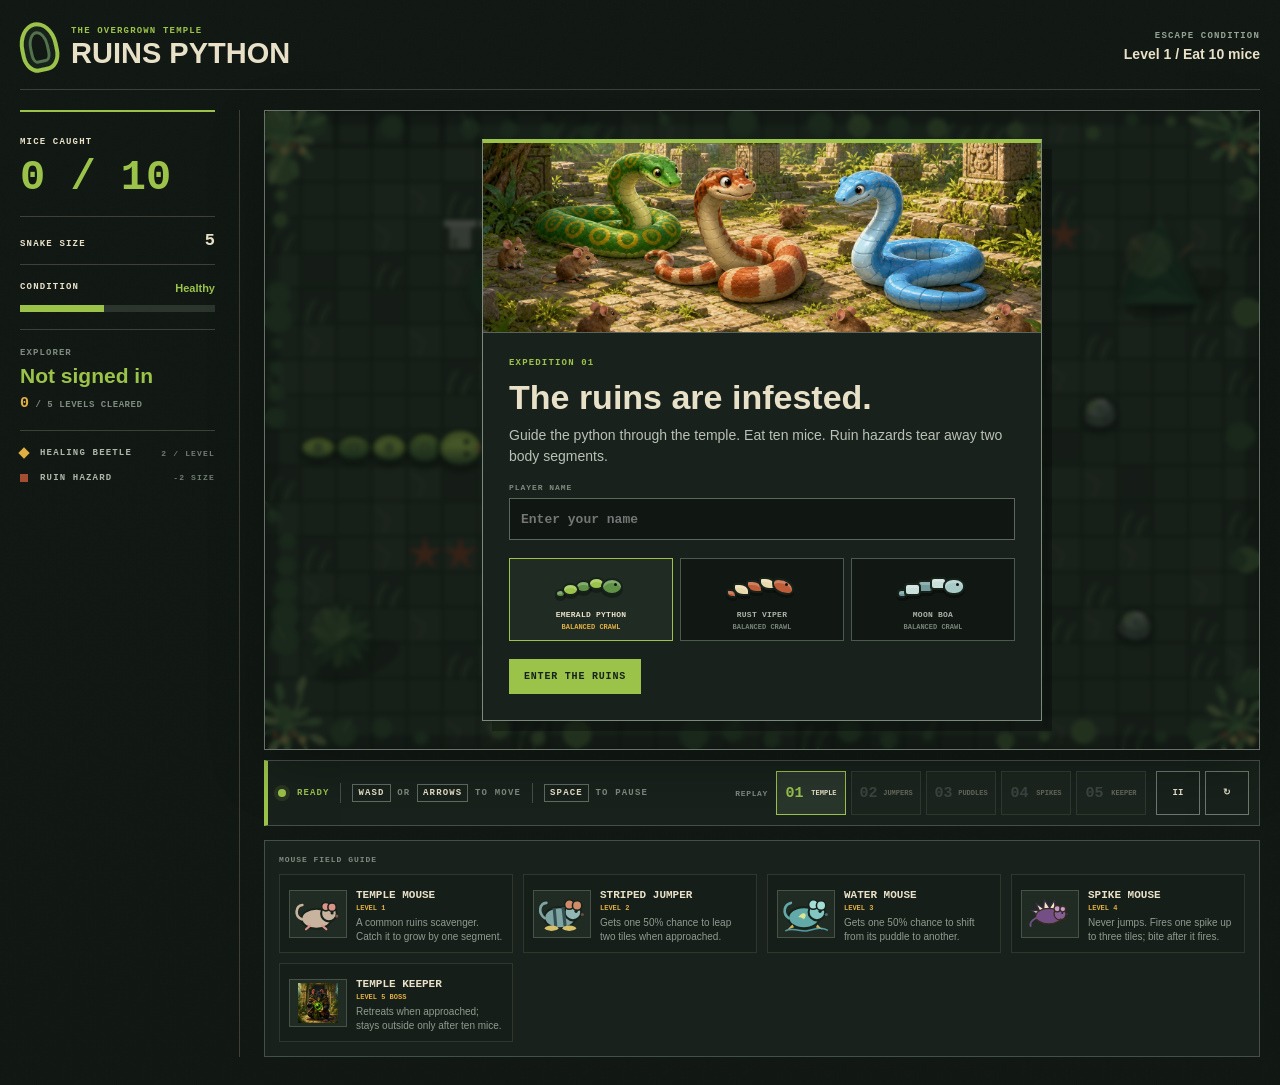
==== Web animations/Animation 1 - game copy and learn/index.html @ c8d3c6b1 "Add files via upload" ====
<!doctype html>
<html lang="en">
<head>
  <meta charset="UTF-8">
  <meta name="viewport" content="width=device-width, initial-scale=1">
  <meta name="theme-color" content="#17221b">
  <title>Ruins Python</title>
  <link rel="stylesheet" href="styles.css">
</head>
<body>
  <main class="game-shell">
    <header class="topbar">
      <div class="brand">
        <span class="brand-mark" aria-hidden="true"></span>
        <div><p>THE OVERGROWN TEMPLE</p><h1>RUINS PYTHON</h1></div>
      </div>
      <div class="goal"><span>ESCAPE CONDITION</span><strong id="goal-text">Level 1 / Eat 10 mice</strong></div>
    </header>

    <section class="game-grid">
      <aside class="hud" aria-label="Game status">
        <div class="stat main-stat"><span>Mice caught</span><strong><b id="score">0</b> / <i id="mouse-goal">10</i></strong></div>
        <div class="stat"><span>Snake size</span><strong id="length">5</strong></div>
        <div class="health-block">
          <div><span>Condition</span><strong id="condition">Healthy</strong></div>
          <div class="health-track" aria-hidden="true"><i id="health-bar"></i></div>
        </div>
        <div class="player-block"><span>Explorer</span><strong id="player-display">Not signed in</strong><small><b id="levels-cleared">0</b> / 5 levels cleared</small></div>
        <div class="legend">
          <p><i class="relic-dot"></i> Healing beetle <span>2 / level</span></p>
          <p><i class="hazard-dot"></i> Ruin hazard <span>-2 size</span></p>
        </div>
      </aside>

      <div class="play-column">
        <div id="canvas-frame" class="canvas-frame">
          <canvas id="game-canvas" width="980" height="630" aria-label="Ruins Python snake game"></canvas>
          <button id="next-level-button" class="map-next-button" type="button" hidden>Go to level 2 <span aria-hidden="true">&#8594;</span></button>
          <div id="overlay" class="overlay">
            <div class="overlay-panel">
              <div id="intro-art" class="intro-art"><img id="intro-image" src="assets/intro-cover-v2.png" alt="Three friendly snakes and visible mice in the overgrown ruins"></div>
              <div id="completion-art" class="completion-art" hidden><img id="completion-image" src="assets/level-complete-cover.png" alt="Happy snake smiling in the reclaimed ruins with a mouse tail at its mouth"></div>
              <span id="overlay-label">EXPEDITION 01</span>
              <h2 id="overlay-title">The ruins are hungry.</h2>
              <p id="overlay-copy">Guide the python through the temple. Eat ten mice. Ruin hazards tear away two body segments.</p>
              <section id="boss-lore" class="boss-lore" hidden aria-label="Temple keeper lore">
                <img src="assets/boss-lore.png" alt="The dark temple keeper conjuring a black-green venom orb">
                <div><span>Keeper dossier</span><strong>The Blightwarden</strong><p>It guards the root shrine and studies every route through the garden.</p></div>
                <ul><li><b>Ambush</b> Retreats when the snake approaches.</li><li><b>Venom</b> Fires steady aimed black-green orbs.</li><li><b>Weakness</b> Collect the water fruit before the final bite.</li></ul>
              </section>
              <label id="player-entry" class="player-entry"><span>Player name</span><input id="player-name" type="text" maxlength="18" autocomplete="nickname" placeholder="Enter your name" required><small id="name-error">A name is required to enter the ruins.</small></label>
              <div id="snake-choices" class="snake-choices" aria-label="Choose a snake">
                <button class="snake-choice is-selected" type="button" data-skin="python"><i class="mini-snake skin-python"><b></b><b></b><b></b><b></b><b class="head"></b></i><span>Emerald python</span><small>Balanced crawl</small></button>
                <button class="snake-choice" type="button" data-skin="viper"><i class="mini-snake skin-viper"><b></b><b></b><b></b><b></b><b class="head"></b></i><span>Rust viper</span><small>Balanced crawl</small></button>
                <button class="snake-choice" type="button" data-skin="boa"><i class="mini-snake skin-boa"><b></b><b></b><b></b><b></b><b class="head"></b></i><span>Moon boa</span><small>Balanced crawl</small></button>
              </div>
              <button id="start-button" type="button">Enter the ruins <span aria-hidden="true">&#8594;</span></button>
            </div>
          </div>
        </div>

        <div class="game-footer">
          <div class="control-strip"><span class="run-light"></span><strong id="run-state">READY</strong><i></i><p><kbd>WASD</kbd> <b>or</b> <kbd>ARROWS</kbd> <b>to move</b></p><i></i><p><kbd>SPACE</kbd> <b>to pause</b></p></div>
          <div class="dpad" aria-label="Touch controls">
            <button data-direction="up" aria-label="Move up">&#8593;</button>
            <button data-direction="left" aria-label="Move left">&#8592;</button>
            <button data-direction="down" aria-label="Move down">&#8595;</button>
            <button data-direction="right" aria-label="Move right">&#8594;</button>
          </div>
          <div class="footer-tools">
            <div class="level-replay"><span>Replay</span><button class="level-tile is-current" type="button" data-replay-level="1"><b>01</b><small>Temple</small></button><button class="level-tile" type="button" data-replay-level="2" disabled><b>02</b><small>Jumpers</small></button><button class="level-tile" type="button" data-replay-level="3" disabled><b>03</b><small>Puddles</small></button><button class="level-tile" type="button" data-replay-level="4" disabled><b>04</b><small>Spikes</small></button><button class="level-tile" type="button" data-replay-level="5" disabled><b>05</b><small>Keeper</small></button></div>
            <div class="actions"><button id="pause-button" class="icon-button" type="button" aria-label="Pause game" title="Pause">II</button><button id="reset-button" class="icon-button" type="button" aria-label="Restart game" title="Restart">&#8635;</button></div>
          </div>
        </div>
        <section class="mouse-guide field-guide-band" aria-label="Mouse field guide">
          <span class="guide-title">Mouse field guide</span>
          <article><img src="assets/temple-mouse.svg" alt="Brown temple mouse"><div><strong>Temple mouse</strong><small>Level 1</small><p>A common ruins scavenger. Catch it to grow by one segment.</p></div></article>
          <article><img src="assets/jumper-mouse.svg" alt="Blue striped jumping mouse"><div><strong>Striped jumper</strong><small>Level 2</small><p>Gets one 50% chance to leap two tiles when approached.</p></div></article>
          <article><img src="assets/water-mouse.svg" alt="Aqua water mouse"><div><strong>Water mouse</strong><small>Level 3</small><p>Gets one 50% chance to shift from its puddle to another.</p></div></article>
          <article><img src="assets/spike-mouse.svg" alt="Violet spike mouse with pale defensive spikes"><div><strong>Spike mouse</strong><small>Level 4</small><p>Never jumps. Fires one spike up to three tiles; bite after it fires.</p></div></article>
          <article><img src="assets/boss-lore.png" alt="Illustrated temple keeper mouse"><div><strong>Temple keeper</strong><small>Level 5 boss</small><p>Retreats when approached; stays outside only after ten mice.</p></div></article>
        </section>
      </div>
    </section>
  </main>
  <script src="game.js"></script>
</body>
</html>
---- Web animations/Animation 1 - game copy and learn/styles.css ----
*{box-sizing:border-box}
:root{--ink:#17221b;--cream:#e8e1c8;--moss:#52714c;--acid:#9bc34a;--stone:#899084;--gold:#e0af43;--rust:#a34d32;--line:rgba(232,225,200,.2)}
html,body{margin:0;min-height:100%}
body{background:#111813;color:var(--cream);font-family:Arial,Helvetica,sans-serif;background-image:linear-gradient(rgba(17,24,19,.9),rgba(17,24,19,.96)),url("data:image/svg+xml,%3Csvg xmlns='http://www.w3.org/2000/svg' width='80' height='80'%3E%3Cfilter id='n'%3E%3CfeTurbulence baseFrequency='.7' numOctaves='3'/%3E%3C/filter%3E%3Crect width='100%25' height='100%25' filter='url(%23n)' opacity='.18'/%3E%3C/svg%3E")}
button{font:inherit}.game-shell{width:min(1440px,calc(100% - 40px));margin:auto;padding:22px 0 28px}.topbar{display:flex;align-items:center;justify-content:space-between;border-bottom:1px solid var(--line);padding-bottom:17px;margin-bottom:20px}.brand{display:flex;align-items:center;gap:13px}.brand-mark{display:block;width:38px;height:50px;border:4px solid var(--acid);border-radius:60% 60% 45% 45%;transform:rotate(-12deg);box-shadow:inset 0 0 0 5px var(--ink),inset 0 0 0 8px var(--moss)}.brand p,.goal span,.stat span,.health-block span,.legend,.game-footer,.overlay-panel>span{font:700 9px/1.2 "Courier New",monospace;letter-spacing:.13em;text-transform:uppercase}.brand p{color:var(--acid);margin:0 0 3px}.brand h1{font-size:29px;line-height:1;margin:0;letter-spacing:0}.goal{text-align:right}.goal span{display:block;color:#96a294;margin-bottom:4px}.goal strong{font-size:14px}
.game-grid{display:grid;grid-template-columns:220px minmax(0,1fr);gap:24px}.hud{border-right:1px solid var(--line);padding-right:24px}.stat{display:flex;justify-content:space-between;align-items:end;padding:14px 0;border-bottom:1px solid var(--line)}.stat strong{font:700 17px "Courier New",monospace}.main-stat{display:block;border-top:2px solid var(--acid);padding-top:18px}.main-stat strong{display:block;color:var(--acid);font-size:42px;margin-top:6px}.main-stat b{font:inherit}.health-block{padding:17px 0;border-bottom:1px solid var(--line)}.health-block>div:first-child{display:flex;justify-content:space-between}.health-block strong{font-size:11px;color:var(--acid)}.health-track{height:7px;background:#2b342d;margin-top:11px}.health-track i{display:block;width:100%;height:100%;background:var(--acid);transition:width .2s,background .2s}.player-block{padding:14px 0;border-bottom:1px solid var(--line)}.player-block>span,.player-entry>span{display:block;color:#7f8a80;font:700 8px "Courier New",monospace;text-transform:uppercase;letter-spacing:.12em}.player-block strong{display:block;margin:5px 0 3px;font-size:13px;color:var(--cream);overflow:hidden;text-overflow:ellipsis}.player-block small{font:700 8px "Courier New",monospace;color:#7f8a80;text-transform:uppercase}.player-block small b{color:var(--gold)}.legend{margin-top:15px;color:#adb6aa}.legend p{display:grid;grid-template-columns:12px 1fr auto;align-items:center;gap:8px;padding:7px 0;margin:0}.legend p span{color:#707b72;font-size:8px}.legend i{display:block;width:8px;height:8px}.mouse-dot{background:#c6b5a4;border-radius:50%}.relic-dot{background:var(--gold);transform:rotate(45deg)}.hazard-dot{background:var(--rust)}.actions{display:flex;gap:8px;margin-top:18px}.icon-button{width:42px;height:42px;border:1px solid #6d786e;background:transparent;color:var(--cream);font-weight:700;cursor:pointer}.icon-button:hover{border-color:var(--acid);color:var(--acid)}
.play-column{min-width:0}.canvas-frame{position:relative;aspect-ratio:14/9;border:1px solid #69736b;background:#252f28;box-shadow:0 18px 50px rgba(0,0,0,.25);overflow:hidden}canvas{display:block;width:100%;height:100%;touch-action:none}.overlay{position:absolute;inset:0;display:grid;place-items:center;background:rgba(10,16,12,.65);backdrop-filter:blur(2px)}.overlay[hidden]{display:none}.overlay-panel{width:min(500px,calc(100% - 32px));background:#18211b;border:1px solid #7e897e;border-top:4px solid var(--acid);padding:26px;box-shadow:10px 10px 0 rgba(0,0,0,.3)}.overlay-panel>span{color:var(--acid)}.overlay-panel h2{font-size:34px;line-height:1;margin:11px 0}.overlay-panel p{font-size:14px;line-height:1.5;color:#b9c0b7;margin:0}.overlay-panel>button{margin-top:18px;background:var(--acid);color:var(--ink);border:0;padding:12px 15px;text-transform:uppercase;font:700 10px "Courier New",monospace;letter-spacing:.08em;cursor:pointer}.overlay-panel>button:hover{background:var(--cream)}.overlay-panel>button span{margin-left:13px;font-size:16px}.snake-choices{display:grid;grid-template-columns:repeat(3,1fr);gap:7px;margin-top:18px}.snake-choices[hidden]{display:none}.snake-choice{min-width:0;border:1px solid #4c594e;background:#111813;color:#aab4aa;padding:10px 6px 9px;cursor:pointer}.snake-choice:hover,.snake-choice.is-selected{border-color:var(--acid);color:var(--cream);background:#202b23}.snake-choice>span{display:block;margin:0;font:700 8px/1.2 "Courier New",monospace;text-transform:uppercase;letter-spacing:.03em}.mini-snake{display:flex;align-items:center;justify-content:center;width:100%;height:34px;margin:0 auto 7px}.mini-snake b{display:block;width:17px;height:13px;margin-left:-4px;border:2px solid #17221b;border-radius:50%;box-shadow:inset 0 3px rgba(255,255,255,.22),0 3px 0 rgba(0,0,0,.3)}.mini-snake b:nth-child(1){width:11px;height:9px;transform:translateY(7px)}.mini-snake b:nth-child(2){transform:translateY(3px)}.mini-snake b:nth-child(4){transform:translateY(-3px)}.mini-snake b.head{width:22px;height:17px;position:relative}.mini-snake b.head:after{content:"";position:absolute;right:4px;top:3px;width:3px;height:3px;background:#111;border-radius:50%}.skin-python b{background:#609246}.skin-python b:nth-child(even){background:#9bc34a}.skin-viper b{background:#bd5c36;border-radius:20% 60%}.skin-viper b:nth-child(even){background:#ead9ad}.skin-viper b.head{border-radius:30% 70%}.skin-boa b{background:#729a9b;border-radius:4px}.skin-boa b:nth-child(even){background:#c9dfda}.skin-boa b.head{background:#a9cbc7;border-radius:45%}
.game-footer{display:flex;align-items:center;justify-content:space-between;margin-top:10px;min-height:48px;border:1px solid #445047;border-left:4px solid var(--acid);background:#18211b;color:#8e998f;padding:7px 10px}.control-strip{display:flex;align-items:center;gap:11px}.control-strip>strong{font:700 9px "Courier New",monospace;color:var(--acid);letter-spacing:.12em}.control-strip>i{width:1px;height:20px;background:#445047}.control-strip p{margin:0}.control-strip p b{font:inherit;color:#7e8a80}.run-light{width:8px;height:8px;border-radius:50%;background:var(--acid);box-shadow:0 0 0 4px rgba(155,195,74,.12)}html[data-game-state=paused] .run-light{background:var(--gold)}html[data-game-state=failed] .run-light{background:var(--rust)}kbd{font:inherit;color:var(--cream);border:1px solid #5f6b61;padding:3px 5px}.dpad{display:none;grid-template-columns:repeat(3,38px);grid-template-rows:repeat(2,38px);gap:4px}.dpad button{border:1px solid #68746a;background:#202a23;color:var(--cream);font-size:19px}.dpad button[data-direction=up]{grid-column:2}.dpad button[data-direction=left]{grid-column:1;grid-row:2}.dpad button[data-direction=down]{grid-column:2;grid-row:2}.dpad button[data-direction=right]{grid-column:3;grid-row:2}
.player-entry{display:block;margin-top:16px}.player-entry[hidden]{display:none}.player-entry input{display:block;width:100%;height:42px;margin-top:6px;border:1px solid #5b675d;background:#101712;color:var(--cream);padding:0 11px;font:700 13px "Courier New",monospace;outline:none}.player-entry input:focus{border-color:var(--acid)}.player-entry input[aria-invalid=true]{border-color:var(--rust)}.player-entry small{display:none;color:#d87a5b;font:700 8px "Courier New",monospace;margin-top:5px}.player-entry.has-error small{display:block}.intro-art{height:190px;margin:-26px -26px 18px;overflow:hidden;border-bottom:1px solid #59655b;background:#0d120e}.intro-art[hidden]{display:none}.intro-art img{display:block;width:100%;height:100%;object-fit:cover;object-position:center 58%}.overlay-panel.has-intro{width:min(560px,calc(100% - 28px));max-height:calc(100% - 24px);overflow:auto}.completion-art{width:100%;aspect-ratio:3/2;margin:-26px 0 18px;overflow:hidden;border-bottom:1px solid #7e897e;background:#0d120e}.completion-art[hidden]{display:none}.completion-art img{display:block;width:100%;height:100%;object-fit:contain;object-position:center;animation:none!important;transform:none!important}.overlay-panel.has-art{width:min(600px,calc(100% - 28px));max-height:calc(100% - 24px);overflow:auto;padding-left:0;padding-right:0;border-top:1px solid #7e897e}.overlay-panel.has-art>span,.overlay-panel.has-art>h2,.overlay-panel.has-art>p{display:block;margin-left:26px;margin-right:26px}.overlay-panel.has-art>span{color:var(--cream)}.overlay-panel.has-art>button{margin-left:26px;margin-bottom:24px}.map-next-button{position:absolute;z-index:70;top:13px;right:13px;border:2px solid var(--ink);background:var(--gold);color:var(--ink);box-shadow:5px 5px 0 rgba(10,15,11,.75);padding:13px 16px;text-transform:uppercase;font:700 10px "Courier New",monospace;letter-spacing:.07em;cursor:pointer}.map-next-button[hidden]{display:none}.map-next-button:hover{background:var(--cream);transform:translateY(-2px)}.map-next-button span{font-size:17px;margin-left:10px}
.boss-lore{display:grid;grid-template-columns:120px 1fr;gap:12px;margin-top:14px;padding:10px;border:1px solid #53634f;background:#101812}.boss-lore[hidden]{display:none}.boss-lore img{grid-row:1/3;width:120px;height:98px;object-fit:cover;border:1px solid #71805b}.boss-lore span{display:block;color:#8fb65b;font:700 7px "Courier New",monospace;text-transform:uppercase}.boss-lore strong{display:block;margin:4px 0;color:#e8e1c8;font-size:15px}.boss-lore p{font-size:10px;line-height:1.35}.boss-lore ul{grid-column:2;display:grid;grid-template-columns:repeat(3,1fr);gap:5px;margin:0;padding:0;list-style:none}.boss-lore li{border-top:1px solid #435142;padding-top:5px;color:#8f9b90;font-size:8px;line-height:1.3}.boss-lore li b{display:block;color:#b6d36d;font:700 7px "Courier New",monospace;text-transform:uppercase}
@media(max-width:780px){.game-shell{width:calc(100% - 22px);padding-top:13px}.goal{display:none}.game-grid{display:block}.hud{display:grid;grid-template-columns:1.1fr 1fr 1.2fr 1.4fr auto;gap:12px;border:0;padding:0 0 13px}.stat,.main-stat,.health-block,.player-block{border:0;padding:8px 0}.main-stat strong{font-size:25px;margin-top:3px}.stat{display:block}.stat strong{display:block;margin-top:6px}.health-block>div:first-child{display:block}.health-block strong{display:block;margin-top:6px}.legend{display:none}.actions{margin:0;align-self:center}.icon-button{width:38px;height:38px}.control-strip p{display:none}.control-strip>i{display:none}.dpad{display:grid}.completion-art{margin-top:-26px}}
@media(max-width:500px){.brand h1{font-size:23px}.brand-mark{width:31px;height:42px}.hud{grid-template-columns:1fr 1fr 1.2fr}.actions{grid-column:1/-1;position:absolute;right:12px;top:12px}.game-footer{align-items:end}.game-footer p{max-width:120px;line-height:1.8}.game-footer p span{display:none}}
@media(prefers-reduced-motion:reduce){*{transition:none!important}}

.player-block{padding:18px 0}.player-block>span{font-size:9px}.player-block strong{margin:7px 0 6px;font-size:21px;line-height:1.05;color:var(--acid)}.player-block small{font-size:9px;letter-spacing:.06em}.player-block small b{font-size:15px;color:var(--gold)}
.mouse-guide{padding:16px 0 12px;border-bottom:1px solid var(--line)}.guide-title{display:block;margin-bottom:10px;color:#7f8a80;font:700 8px "Courier New",monospace;text-transform:uppercase;letter-spacing:.12em}.mouse-guide article{display:grid;grid-template-columns:47px 1fr;gap:9px;align-items:center;padding:8px 0;border-top:1px solid rgba(232,225,200,.1)}.mouse-guide img{width:47px;height:38px;object-fit:contain;background:#202b24;border:1px solid #465248;padding:3px}.mouse-guide strong{font:700 10px "Courier New",monospace;color:var(--cream);text-transform:uppercase}.mouse-guide small{display:block;color:var(--gold);font:700 7px "Courier New",monospace;text-transform:uppercase;margin-top:2px}.mouse-guide p{margin:4px 0 0;color:#8f9a90;font:400 9px/1.35 Arial,sans-serif}.legend{margin-top:10px}
.game-footer{gap:14px;min-height:66px}.footer-tools{display:flex;align-items:center;gap:10px;margin-left:auto}.level-replay{display:flex;align-items:center;gap:5px}.level-replay>span{margin-right:3px;color:#7f8b81;font:700 8px "Courier New",monospace;text-transform:uppercase;letter-spacing:.08em}.level-tile{display:grid;grid-template-columns:auto auto;align-items:center;gap:5px;height:44px;min-width:70px;border:1px solid #566259;background:#202a23;color:var(--cream);padding:5px 7px;cursor:pointer}.level-tile b{font:700 15px "Courier New",monospace;color:var(--acid)}.level-tile small{font:700 7px "Courier New",monospace;text-transform:uppercase}.level-tile:hover,.level-tile.is-current{border-color:var(--acid);background:#29362c}.level-tile:disabled{cursor:not-allowed;opacity:.35}.level-tile:disabled b{color:#778078}.footer-tools .actions{position:static;inset:auto;display:flex;grid-column:auto;gap:5px;margin:0}.footer-tools .icon-button{width:44px;height:44px}
@media(max-width:980px){.game-footer{align-items:center;flex-wrap:wrap}.control-strip{flex:1}.footer-tools{width:100%;margin-left:0;justify-content:space-between;border-top:1px solid #39443c;padding-top:7px}.dpad{margin-left:auto}}
@media(max-width:780px){.mouse-guide{grid-column:1/-1;display:grid;grid-template-columns:1fr 1fr;gap:8px;padding:8px 0}.guide-title{grid-column:1/-1;margin:0}.mouse-guide article{padding:5px;border:1px solid rgba(232,225,200,.12)}.player-block strong{font-size:16px}.level-replay>span{display:none}}
@media(max-width:500px){.level-tile{min-width:58px}.level-tile small{display:none}.footer-tools{gap:5px}.mouse-guide article{grid-template-columns:40px 1fr}.mouse-guide img{width:40px}.mouse-guide p{font-size:8px}}
.main-stat strong i{font:inherit;font-style:normal}.snake-choice>small{display:block;margin-top:3px;color:#768178;font:700 7px "Courier New",monospace;text-transform:uppercase}.snake-choice.is-selected>small{color:var(--gold)}
.field-guide-band{display:grid;grid-template-columns:repeat(auto-fit,minmax(190px,1fr));gap:10px;margin-top:14px;padding:14px;border:1px solid #445047;background:#18211b}.field-guide-band .guide-title{grid-column:1/-1;margin:0}.field-guide-band article{grid-template-columns:58px 1fr;margin:0;padding:9px;border:1px solid rgba(232,225,200,.12);background:#151e18}.field-guide-band img{width:58px;height:48px}.field-guide-band p{font-size:10px}.field-guide-band strong{font-size:11px}
@media(max-width:780px){html,body{overflow-x:hidden;scrollbar-width:none}body::-webkit-scrollbar,.overlay::-webkit-scrollbar,.overlay-panel::-webkit-scrollbar{display:none;width:0}.overlay{position:fixed;z-index:50;inset:0;display:flex;align-items:flex-start;justify-content:center;overflow-y:auto;scrollbar-width:none;padding:10px 0}.map-next-button{position:fixed;top:16px;right:16px}.overlay-panel,.overlay-panel.has-intro,.overlay-panel.has-art{flex:0 0 auto;width:min(calc(100vw - 20px),560px);max-height:none;overflow:visible;margin:0}.intro-art{height:auto;aspect-ratio:3/2}.intro-art img{object-fit:cover;object-position:center}.snake-choices{gap:5px}.snake-choice{padding-left:3px;padding-right:3px}.boss-lore{grid-template-columns:92px 1fr}.boss-lore img{width:92px;height:86px}.boss-lore ul{grid-column:1/-1}.field-guide-band{grid-template-columns:1fr;margin-top:10px}.field-guide-band .guide-title{grid-column:1}.field-guide-band article{grid-template-columns:52px 1fr}.field-guide-band img{width:52px;height:44px}}
@media(max-width:500px){.level-tile{min-width:46px;padding:4px}.footer-tools .icon-button{width:40px}.level-replay{gap:3px}.field-guide-band{padding:10px}.game-shell{padding-bottom:8px}}
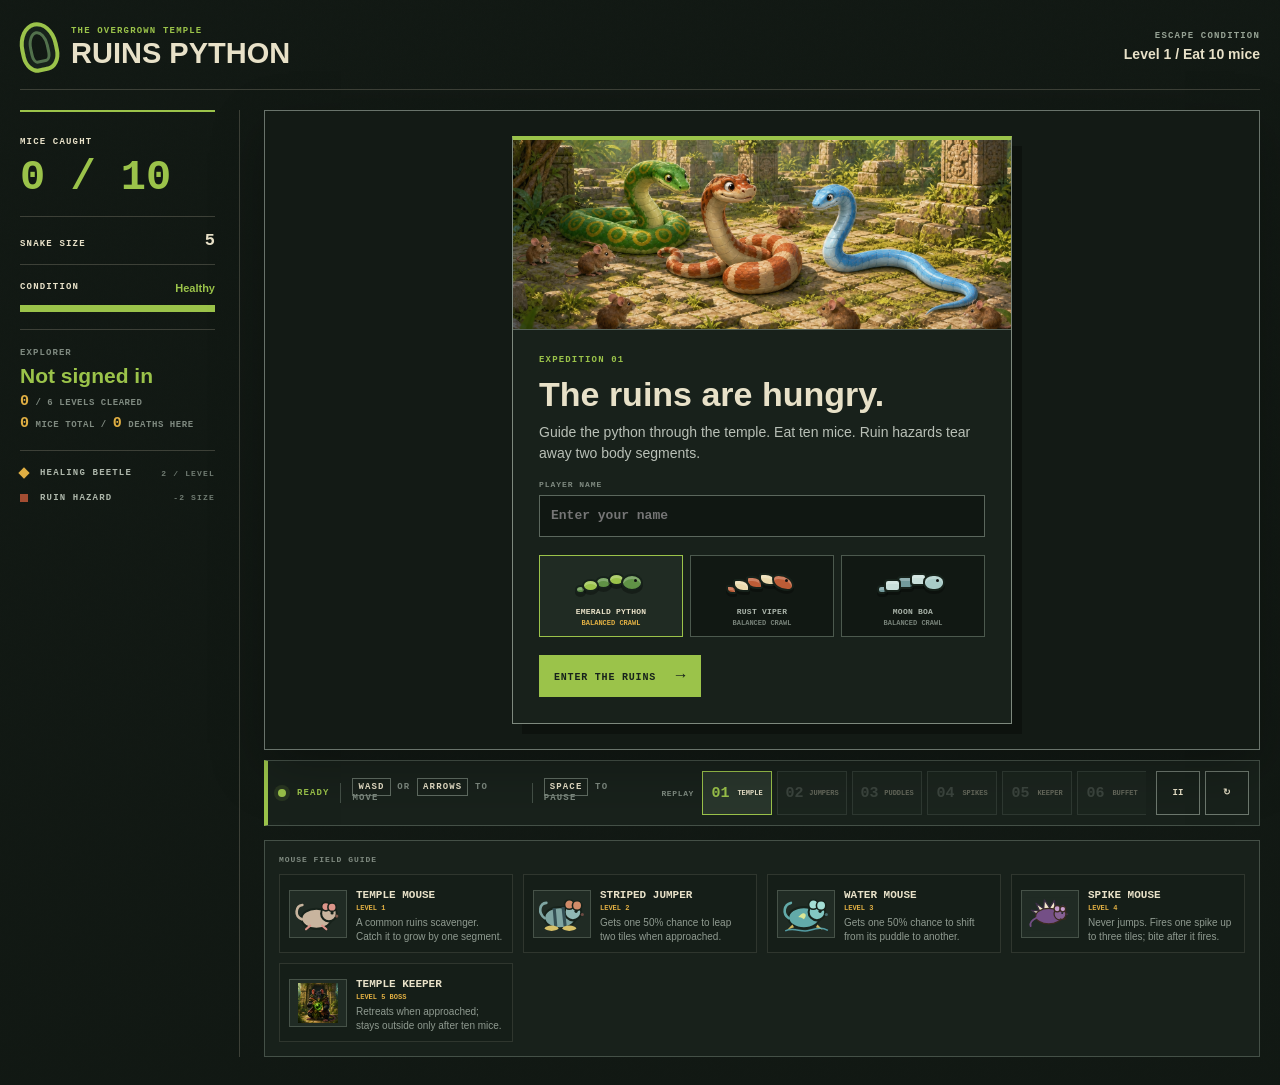
==== commit 5b07b756: "Add files via upload" ====
--- a/Web animations/Animation 1 - game copy and learn/index.html
+++ b/Web animations/Animation 1 - game copy and learn/index.html
@@ -5,7 +5,7 @@
   <meta name="viewport" content="width=device-width, initial-scale=1">
   <meta name="theme-color" content="#17221b">
   <title>Ruins Python</title>
-  <link rel="stylesheet" href="styles.css">
+  <link rel="stylesheet" href="styles.css?v=20260827-6">
 </head>
 <body>
   <main class="game-shell">
@@ -25,7 +25,7 @@
           <div><span>Condition</span><strong id="condition">Healthy</strong></div>
           <div class="health-track" aria-hidden="true"><i id="health-bar"></i></div>
         </div>
-        <div class="player-block"><span>Explorer</span><strong id="player-display">Not signed in</strong><small><b id="levels-cleared">0</b> / 5 levels cleared</small></div>
+        <div class="player-block"><span>Explorer</span><strong id="player-display">Not signed in</strong><small><b id="levels-cleared">0</b> / 6 levels cleared</small><small><b id="lifetime-score">0</b> mice total / <b id="level-deaths">0</b> deaths here</small></div>
         <div class="legend">
           <p><i class="relic-dot"></i> Healing beetle <span>2 / level</span></p>
           <p><i class="hazard-dot"></i> Ruin hazard <span>-2 size</span></p>
@@ -68,7 +68,7 @@
             <button data-direction="right" aria-label="Move right">&#8594;</button>
           </div>
           <div class="footer-tools">
-            <div class="level-replay"><span>Replay</span><button class="level-tile is-current" type="button" data-replay-level="1"><b>01</b><small>Temple</small></button><button class="level-tile" type="button" data-replay-level="2" disabled><b>02</b><small>Jumpers</small></button><button class="level-tile" type="button" data-replay-level="3" disabled><b>03</b><small>Puddles</small></button><button class="level-tile" type="button" data-replay-level="4" disabled><b>04</b><small>Spikes</small></button><button class="level-tile" type="button" data-replay-level="5" disabled><b>05</b><small>Keeper</small></button></div>
+            <div class="level-replay"><span>Replay</span><button class="level-tile is-current" type="button" data-replay-level="1"><b>01</b><small>Temple</small></button><button class="level-tile" type="button" data-replay-level="2" disabled><b>02</b><small>Jumpers</small></button><button class="level-tile" type="button" data-replay-level="3" disabled><b>03</b><small>Puddles</small></button><button class="level-tile" type="button" data-replay-level="4" disabled><b>04</b><small>Spikes</small></button><button class="level-tile" type="button" data-replay-level="5" disabled><b>05</b><small>Keeper</small></button><button class="level-tile" type="button" data-replay-level="6" disabled><b>06</b><small>Buffet</small></button></div>
             <div class="actions"><button id="pause-button" class="icon-button" type="button" aria-label="Pause game" title="Pause">II</button><button id="reset-button" class="icon-button" type="button" aria-label="Restart game" title="Restart">&#8635;</button></div>
           </div>
         </div>
@@ -83,6 +83,6 @@
       </div>
     </section>
   </main>
-  <script src="game.js"></script>
+  <script src="game.js?v=20260827-6"></script>
 </body>
 </html>
--- a/Web animations/Animation 1 - game copy and learn/styles.css
+++ b/Web animations/Animation 1 - game copy and learn/styles.css
@@ -22,3 +22,5 @@
 .field-guide-band{display:grid;grid-template-columns:repeat(auto-fit,minmax(190px,1fr));gap:10px;margin-top:14px;padding:14px;border:1px solid #445047;background:#18211b}.field-guide-band .guide-title{grid-column:1/-1;margin:0}.field-guide-band article{grid-template-columns:58px 1fr;margin:0;padding:9px;border:1px solid rgba(232,225,200,.12);background:#151e18}.field-guide-band img{width:58px;height:48px}.field-guide-band p{font-size:10px}.field-guide-band strong{font-size:11px}
 @media(max-width:780px){html,body{overflow-x:hidden;scrollbar-width:none}body::-webkit-scrollbar,.overlay::-webkit-scrollbar,.overlay-panel::-webkit-scrollbar{display:none;width:0}.overlay{position:fixed;z-index:50;inset:0;display:flex;align-items:flex-start;justify-content:center;overflow-y:auto;scrollbar-width:none;padding:10px 0}.map-next-button{position:fixed;top:16px;right:16px}.overlay-panel,.overlay-panel.has-intro,.overlay-panel.has-art{flex:0 0 auto;width:min(calc(100vw - 20px),560px);max-height:none;overflow:visible;margin:0}.intro-art{height:auto;aspect-ratio:3/2}.intro-art img{object-fit:cover;object-position:center}.snake-choices{gap:5px}.snake-choice{padding-left:3px;padding-right:3px}.boss-lore{grid-template-columns:92px 1fr}.boss-lore img{width:92px;height:86px}.boss-lore ul{grid-column:1/-1}.field-guide-band{grid-template-columns:1fr;margin-top:10px}.field-guide-band .guide-title{grid-column:1}.field-guide-band article{grid-template-columns:52px 1fr}.field-guide-band img{width:52px;height:44px}}
 @media(max-width:500px){.level-tile{min-width:46px;padding:4px}.footer-tools .icon-button{width:40px}.level-replay{gap:3px}.field-guide-band{padding:10px}.game-shell{padding-bottom:8px}}
+.footer-tools{min-width:0}.level-replay{max-width:100%;overflow-x:auto;scrollbar-width:none}.level-replay::-webkit-scrollbar{display:none}
+.player-block small{display:block}.player-block small+small{margin-top:5px}
